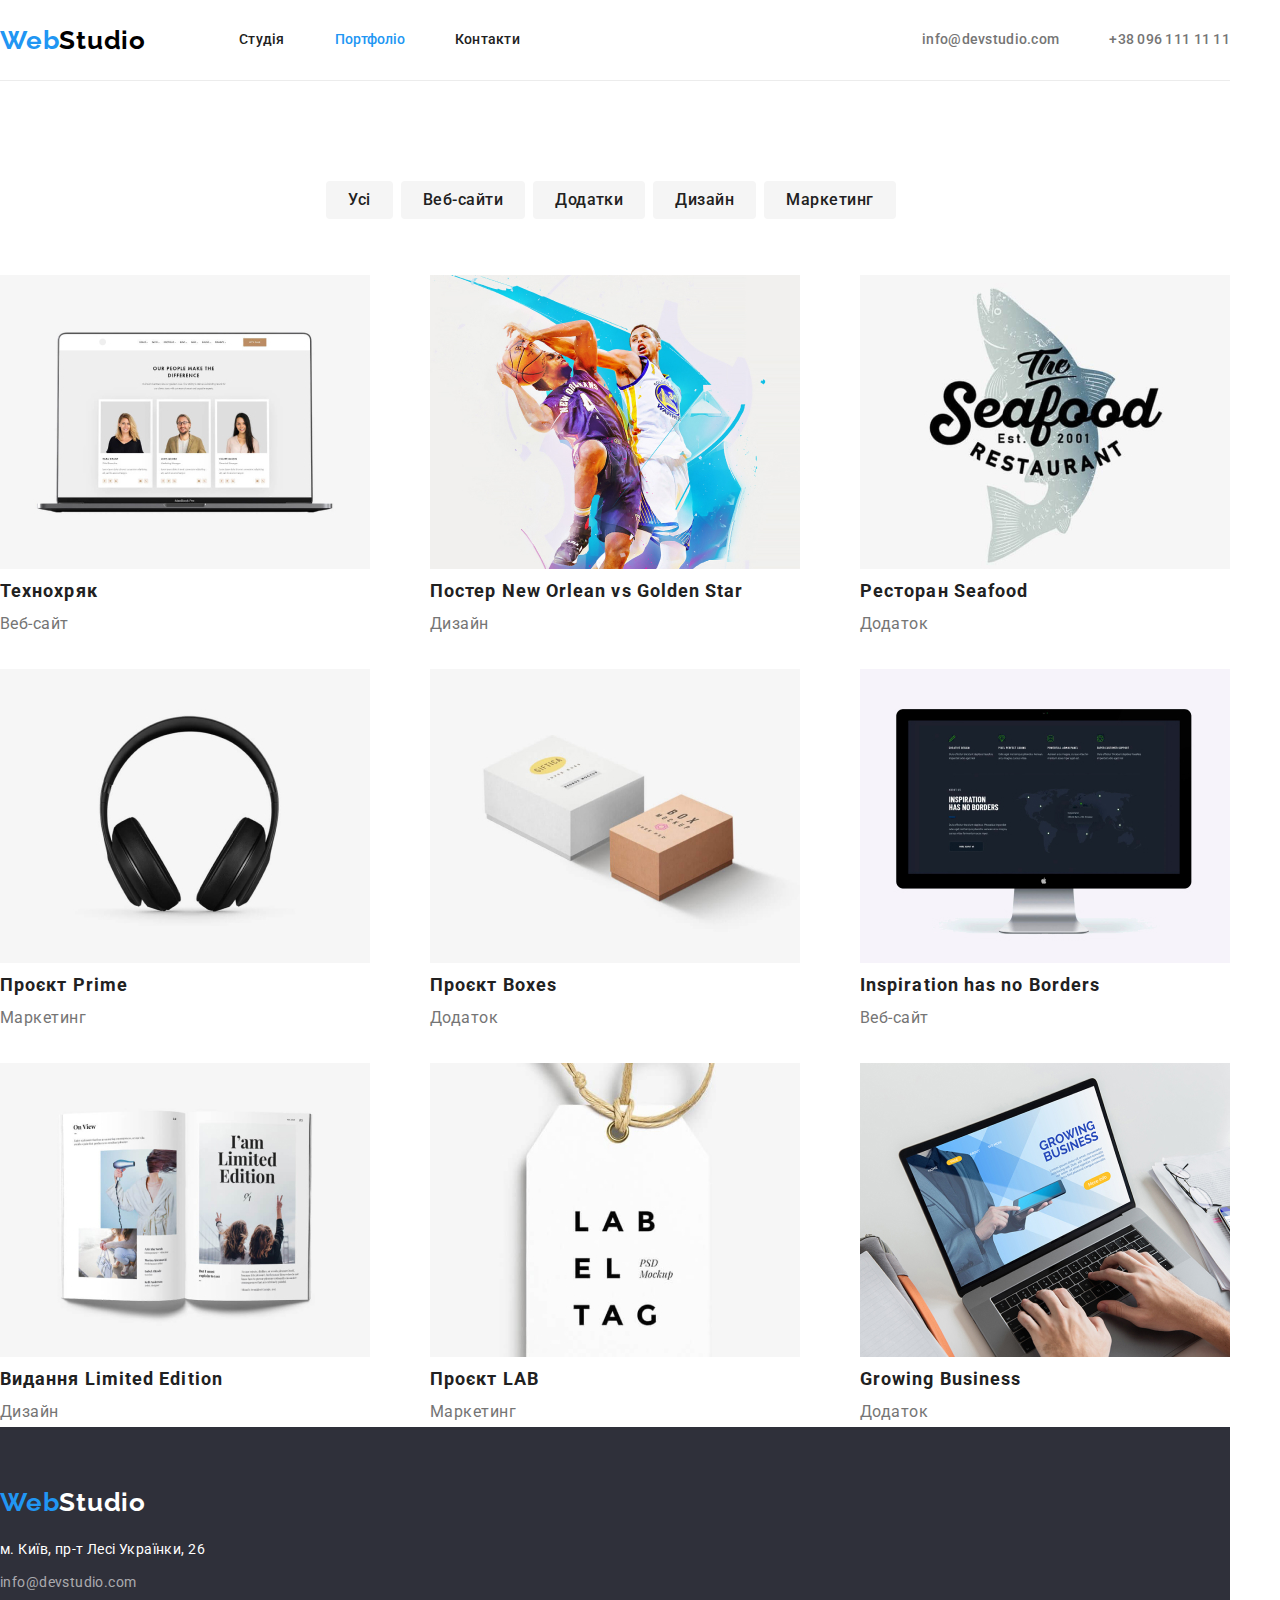
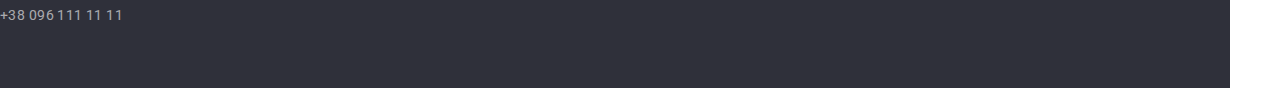
==== portfolio.html @ 4a6db207 "Ментору на перевірку" ====
<!DOCTYPE html>
<html lang="ukr">
  <head>
    <meta charset="UTF-8" />
    <meta http-equiv="X-UA-Compatible" content="IE=edge" />
    <meta name="viewport" content="width=device-width, initial-scale=1.0" />
    <title>WebStudio</title>
    <link rel="preconnect" href="https://fonts.googleapis.com" />
    <link rel="preconnect" href="https://fonts.gstatic.com" crossorigin />
    <link
      href="https://fonts.googleapis.com/css2?family=Raleway:wght@700&family=Roboto:wght@400;500;700;900&display=swap"
      rel="stylesheet"
    />
    <link rel="stylesheet" href="./css/styles.css" />
  </head>
  <body>
    <div class="container-portfolio">
      <header class="header">
        <nav class="main-navigation">
          <a href="/index.html" class="main-logo"
            >Web<span class="main-logo-span">Studio</span>
          </a>
          <ul class="main-nav">
            <li class="item">
              <a href="./index.html" class="header-link">Студія</a>
            </li>
            <li class="item">
              <a href="./portfolio.html" class="header-link-current"
                >Портфоліо</a
              >
            </li>
            <li class="item">
              <a href="" class="header-link">Контакти</a>
            </li>
          </ul>
        </nav>
        <ul class="main-contacts">
          <li class="item">
            <a href="mailto:info@devstudio.com" class="header-contacts">
              info@devstudio.com
            </a>
          </li>
          <li class="item">
            <a href="tel:+380961111111" class="header-contacts">
              +38 096 111 11 11
            </a>
          </li>
        </ul>
      </header>
      <main class="main-portfolio-section">
        <section>
          <h1 class="main-projects-title">Приклади робіт</h1>
          <ul class="projects-nav">
            <li>
              <button type="button" class="button-portfolio">Усі</button>
            </li>
            <li>
              <button type="button" class="button-portfolio">Веб-сайти</button>
            </li>
            <li>
              <button type="button" class="button-portfolio">Додатки</button>
            </li>
            <li>
              <button type="button" class="button-portfolio">Дизайн</button>
            </li>
            <li>
              <button type="button" class="button-portfolio">Маркетинг</button>
            </li>
          </ul>
          <ul class="projects-example">
            <li class="list">
              <img
                src="./images/технохряк.jpg"
                alt="Технохряк"
                width="370"
                height="294"
              />
              <h2 class="projects-title">Технохряк</h2>
              <p class="projects-text">Веб-сайт</p>
            </li>
            <li class="list">
              <img
                src="./images/golden_star.jpg"
                alt="Постер New Orlean vs Golden Star"
                width="370"
                height="294"
              />
              <h2 class="projects-title">Постер New Orlean vs Golden Star</h2>
              <p class="projects-text">Дизайн</p>
            </li>
            <li class="list">
              <img
                src="./images/seafood.jpg"
                alt="Ресторан Seafood"
                width="370"
                height="294"
              />
              <h2 class="projects-title">Ресторан Seafood</h2>
              <p class="projects-text">Додаток</p>
            </li>
            <li class="list">
              <img
                src="./images/prime.jpg"
                alt="Проєкт Prime"
                width="370"
                height="294"
              />
              <h2 class="projects-title">Проєкт Prime</h2>
              <p class="projects-text">Маркетинг</p>
            </li>
            <li class="list">
              <img
                src="./images/boxes.jpg"
                alt="Проєкт Boxes"
                width="370"
                height="294"
              />
              <h2 class="projects-title">Проєкт Boxes</h2>
              <p class="projects-text">Додаток</p>
            </li>
            <li class="list">
              <img
                src="./images/inspiration_has_no_borders.jpg"
                alt="Inspiration has no Borders"
                width="370"
                height="294"
              />
              <h2 class="projects-title">Inspiration has no Borders</h2>
              <p class="projects-text">Веб-сайт</p>
            </li>
            <li class="list">
              <img
                src="./images/limited_edition.jpg"
                alt="Видання Limited Edition"
                width="370"
                height="294"
              />
              <h2 class="projects-title">Видання Limited Edition</h2>
              <p class="projects-text">Дизайн</p>
            </li>
            <li class="list">
              <img
                src="./images/label_tag.jpg"
                alt="Проєкт LAB"
                width="370"
                height="294"
              />
              <h2 class="projects-title">Проєкт LAB</h2>
              <p class="projects-text">Маркетинг</p>
            </li>
            <li class="list">
              <img
                src="./images/growing_businnes.jpg"
                alt="Growing Business"
                width="370"
                height="294"
              />
              <h2 class="projects-title">Growing Business</h2>
              <p class="projects-text">Додаток</p>
            </li>
          </ul>
        </section>
      </main>
      <footer>
        <div class="footer-container">
          <a href="/index.html" class="footer-logo"
            >Web<span class="footer-logo-span">Studio</span>
          </a>
          <address>
            <ul class="footer-nav">
              <li class="list">
                <a
                  href="https://www.google.com/maps/place/%D0%B1%D1%83%D0%BB%D1%8C%D0%B2%D0%B0%D1%80+%D0%9B%D0%B5%D1%81%D1%96+%D0%A3%D0%BA%D1%80%D0%B0%D1%97%D0%BD%D0%BA%D0%B8,+26,+%D0%9A%D0%B8%D1%97%D0%B2,+02000/@50.4265807,30.5383858,17z/data=!3m1!4b1!4m5!3m4!1s0x40d4cf0e033ecbe9:0x57a4dffefec77da0!8m2!3d50.4265807!4d30.5383858"
                  class="footer-address"
                  >м. Київ, пр-т Лесі Українки, 26
                </a>
              </li>
              <li class="list">
                <a href="mailto:info@devstudio.com" class="footer-contacts"
                  >info@devstudio.com
                </a>
              </li>
              <li class="list">
                <a href="tel:+380961111111" class="footer-contacts"
                  >+38 096 111 11 11
                </a>
              </li>
            </ul>
          </address>
        </div>
      </footer>
    </div>
  </body>
</html>
---- css/styles.css ----
:root {
    --primary-text-color: #757575;
    --next-primary-text-color: #000000;
    --title-text-color: #212121;
    --accent-color: #2196F3;
    --main-background-color: #ffffff;
    --accent-background-color: #2F303A;
    --main-team-color: #F5F5F5;
    --footer-contacts-color: #FFFFFF99;
    --border-color: #ECECEC;
    --our-team-main-color: #F5F4FA;
}

/* ЗАГАЛЬНІ ВЛАСТИВОСТІ БОКСІВ */
html {
    box-sizing: border-box;
}
body {
    background-color: var(--main-background-color);
    font-family: 'Roboto', sans-serif;
    margin: 0;
}

/* Загальне скидання стилів для певних елементів */
h1, h2, h3, h4, h5, h6, p, ul {
    margin: 0px 0px 0px 0px;
    padding: 0px 0px 0px 0px;
}

*,
*::before,
*::after {
    box-sizing: inherit;
}

.container {
    width: 1230px;
    padding-left: 15px;
    padding-right: 15px;
}


/* Розмічаємо хедер сторінки */
.header {
    display: flex;
    align-items: center;
    border-bottom: 1px solid --border-color;

    border-bottom: 1px solid #ECECEC;
}
.main-navigation {
    display: flex;
    align-items: center;
}


/* Головний логотип */
.main-logo {
    color: var(--accent-color);
    font-family: 'Raleway';
    font-weight: 700;
    font-size: 26px;
    line-height: 1.19;
    letter-spacing: 0.03em;
    text-decoration: none;
}
.main-logo-span {
    color: var(--next-primary-text-color);
}

/* Головна навігація */
.main-nav {
    display: flex;
    margin: 0px 0px 0px 93px;
    padding-left: 0px;
}
.main-nav .item {
    margin-right: 50px;
    list-style: none;
}
.main-nav .item:last-child {
    margin-right: 0;
}
.header-link {
    /* ОФОРМЛЕННЯ БОКСУ */
    display: block;
    padding-top: 32px;
    padding-bottom: 32px;

    /* СТИЛІЗАЦІЯ */
    color: var(--title-text-color);                                                                                                                                                            
    font-weight: 500;
    font-size: 14px;
    line-height: 1.14;
    letter-spacing: 0.02em;
    text-decoration: none;
}

.header-link-current {
    /* ОФОРМЛЕННЯ БОКСУ */
    display: block;
    padding-top: 32px;
    padding-bottom: 32px;

    /* СТИЛІЗАЦІЯ */
    color: var(--accent-color);
    font-size: 14px;
    font-weight: 500;
    line-height: 1.14;
    text-decoration: none;

}
.header-link:hover,
.header-link:focus,
.header-contacts:hover,
.header-contacts:focus {
    color: var(--accent-color);
}

/* Контакти в хедері */
.main-contacts {
    display: flex;
    margin-left: auto;
    padding-left: 0px;
}

.header-contacts {
    /* оформлення бокс контейнер */
    display: block;
    margin-top: 0;
    margin-bottom: 0;
    padding-top: 32px;
    padding-bottom: 32px;

    /* Стилізація */
    color: var(--primary-text-color);
    font-weight: 500;
    font-size: 14px;
    line-height: 1.14;
    letter-spacing: 0.02em;
    text-decoration: none;
}
.main-contacts .item + .item {
    /* оформлення бокс контейнер */
    margin-left: 50px;
}

/* Тіло сайту */
.main-nav, .main-contacts, .strengths, .our-works, .participants, .footer-nav, .projects-nav, .projects-example
{
    list-style-type: none;
}
.section-effective-solutions {
    width: 1600px;
    background-color: var(--accent-background-color);
    text-align: center;
}
.container-effective-solutions {
    padding: 200px 452px;
}
.effective-solutions {
    margin-top: 0;
    margin-bottom: 30;
   
    /* візуальні властивості */
    color: var(--main-background-color);
    font-weight: 900;
    font-size: 44px;
    line-height: 1.36;
    text-align: center;
    letter-spacing: 0.06em;
    text-transform: uppercase;
}

/* Розмічаємо всі кнопки сайту */
.button-main, .button-portfolio {
cursor: pointer;
}
.button-main {
    /* оформлення бокс контейнер */
    display: block;
    margin: auto;
    padding: 10px 32px;
    
    /* Стилізація */
    cursor: pointer;

    font-family: 'Roboto', sans-serif;
    background-color: var(--accent-color);
    color: var(--main-background-color);
    border: none;
    border-radius: 4px;
    font-weight: 700;
    font-size: 16px;
    line-height: 1.88;
    display: flex;
    align-items: center;
    text-align: center;
    letter-spacing: 0.06em;
}
.button-portfolio {
    /* оформлення бокс контейнер */
    display: inline-block;
    margin: 0px 8px 0px 0px;
    padding: 6px 22px;
     
    /* Стилізація */
    cursor: pointer;

    font-family: 'Roboto', sans-serif;
    background-color: var(--main-team-color);
    color: var(--title-text-color);
    border: none;
    border-radius: 4px;
    font-weight: 500;
    font-size: 16px;
    line-height: 1.63;
    display: flex;
    align-items: center;
    text-align: center;
    letter-spacing: 0.03em;
}

.button-portfolio:hover, .button-portfolio:active, .button-portfolio:focus,
.button-main:hover, .button-main:active, .button-main:focus {
    background-color: var(--accent-color);
    color: var(--main-background-color);
}

/* РОЗМІЧАЄМО СИЛЬНІ СТОРОНИ */
.what-we-do, .team-main-title {
    margin-top: 0;
    margin-bottom: 50px;

    /* Стилізація */
    font-weight: 700;
    font-size: 36px;
    line-height: 1.17;
    text-align: center;
    letter-spacing: 0.03em;
}
.strenght-sides {
    background-color:var(--main-team-color);
}
.container-strenghts-sides {
    padding: 94px 0px 0px 0px;
}
.strengths {
    display: flex;
    justify-content: space-between;
    padding: 0px 0px 0px 0px;
}
.strengths .list {
    margin-left: 30px;
}
/* .strengths .list:first-child {
    margin-left: 0px;
} */
.main-strengths-title {
    display: none;
}
.strengths-title {
    /* оформлення бокс контейнер */
    margin-top: 0px;
    margin-bottom: 10px;

    /* стилізація */
    color: var(--title-text-color);
    font-weight: 700;
    font-size: 14px;
    line-height: 1.14;
    letter-spacing: 0.03em;
    text-transform: uppercase;
}
.strengths-text {
    /* оформлення бокс контейнер */
    margin-top: 0;
    margin-bottom: 0;
      
    /* стилізація */
    color: var(--primary-text-color);
    font-size: 14px;
    line-height: 1.71;
    letter-spacing: 0.03em;
}
/* РОЗМІЧАЄМО "ЩО МИ РОБИМО" */
.work {
    background-color: var(--main-team-color)
}
.container-what-we-do {
    padding: 94px 0px;
}
.our-works {
    display: flex;
    justify-content: space-between;
}
/* Наша команда */
.our-team {
    background-color: var(--our-team-main-color);
}
.container-our-team {
    padding: 94px 0px 94px 0px;
}
.team-main-title {
    /* оформлення бокс контейнер */
    display: block;
    margin-top: 0;
    margin-bottom: 50;
}
.participants {
    display: flex;
    justify-content: space-between;
    margin: 0px;
    padding-left: 0px;
}
.members-team {
    background-color: var(--main-background-color);
}
.team-title {
    /* оформлення бокс контейнер */
    margin-top: 0;
    margin-bottom: 10;

    /* стилізація */
    color: var(--title-text-color);
    font-weight: 500;
    font-size: 16px;
    line-height: 1.19;
    text-align: center;
    letter-spacing: 0.03em;
}
.team-text {
    /* оформлення бокс контейнер */
    margin-top: 0;
    margin-bottom: 0;
    
    /* стилізація */
    color: var(--primary-text-color);
    font-size: 16px;
    line-height: 1.19;
    text-align: center;
    letter-spacing: 0.03em;
}


/* Розмічаємо Portfolio */
.main-portfolio-section {
    padding-top: 100px;
}
.container-portfolio {
    width: 1230px;
}
.main-projects-title {
    display: none;
}
.projects-nav {
    display: flex;
    justify-content: center;
    margin: 0px 0px 56px 0px;
    padding: 0px;
}
.projects-example {
    display: flex;
    flex-wrap: wrap;
    padding: 0px;
    gap: 30px;
}
.projects-example .list {
    margin-right: 30px;
}
.projects-example .list:nth-child(3n+3) {
    margin-right: 0px;
}
.projects-title {
    color: var(--title-text-color);
    font-weight: 700;
    font-size: 18px;
    line-height: 2.00;
    letter-spacing: 0.06em;
}
.projects-text {
    color: var(--primary-text-color);
    font-weight: 400;
    font-size: 16px;
    line-height: 1.88;
    letter-spacing: 0.03em;
}


/* Розмічаємо футер сторінки */
footer {
    background-color: var(--accent-background-color);
}

.footer-container {
    padding-top: 60px;
    padding-bottom: 60px;
}
.footer-nav {
    display: block;
    padding: 0px;
    margin: 0px 0px 0px 0px;
}

.footer-nav .list {
    display: block;
    padding: 0px 0px 9px 0px;
}
.footer-nav .list:last-child {
    padding-bottom: 0px;
}
.footer-logo {
    display: block;
    margin: 0px 0px 20px 0px;


    /* Стилізація */
    color: var(--accent-color);
    font-family: 'Raleway', sans-serif;
    font-weight: 700;
    font-size: 26px;
    line-height: 1.19;
    letter-spacing: 0.03em;
    text-decoration: none;
}
.footer-logo-span {
    color:var(--main-background-color);
}
.footer-address {
    color: var(--main-background-color);
    font-style: normal;
    font-weight: 400;
    font-size: 14px;
    line-height: 1.71;
    letter-spacing: 0.03em;
    text-decoration: none;
}
.footer-contacts {
    color: var(--footer-contacts-color);
    font-style: normal;
    font-weight: 400;
    font-size: 14px;
    line-height: 1.71;
    letter-spacing: 0.03em;
    text-decoration: none;
    
}
.footer-address:hover, .footer-address:focus, .footer-contacts:hover, .footer-contacts:focus {
    color: var(--accent-color)
}
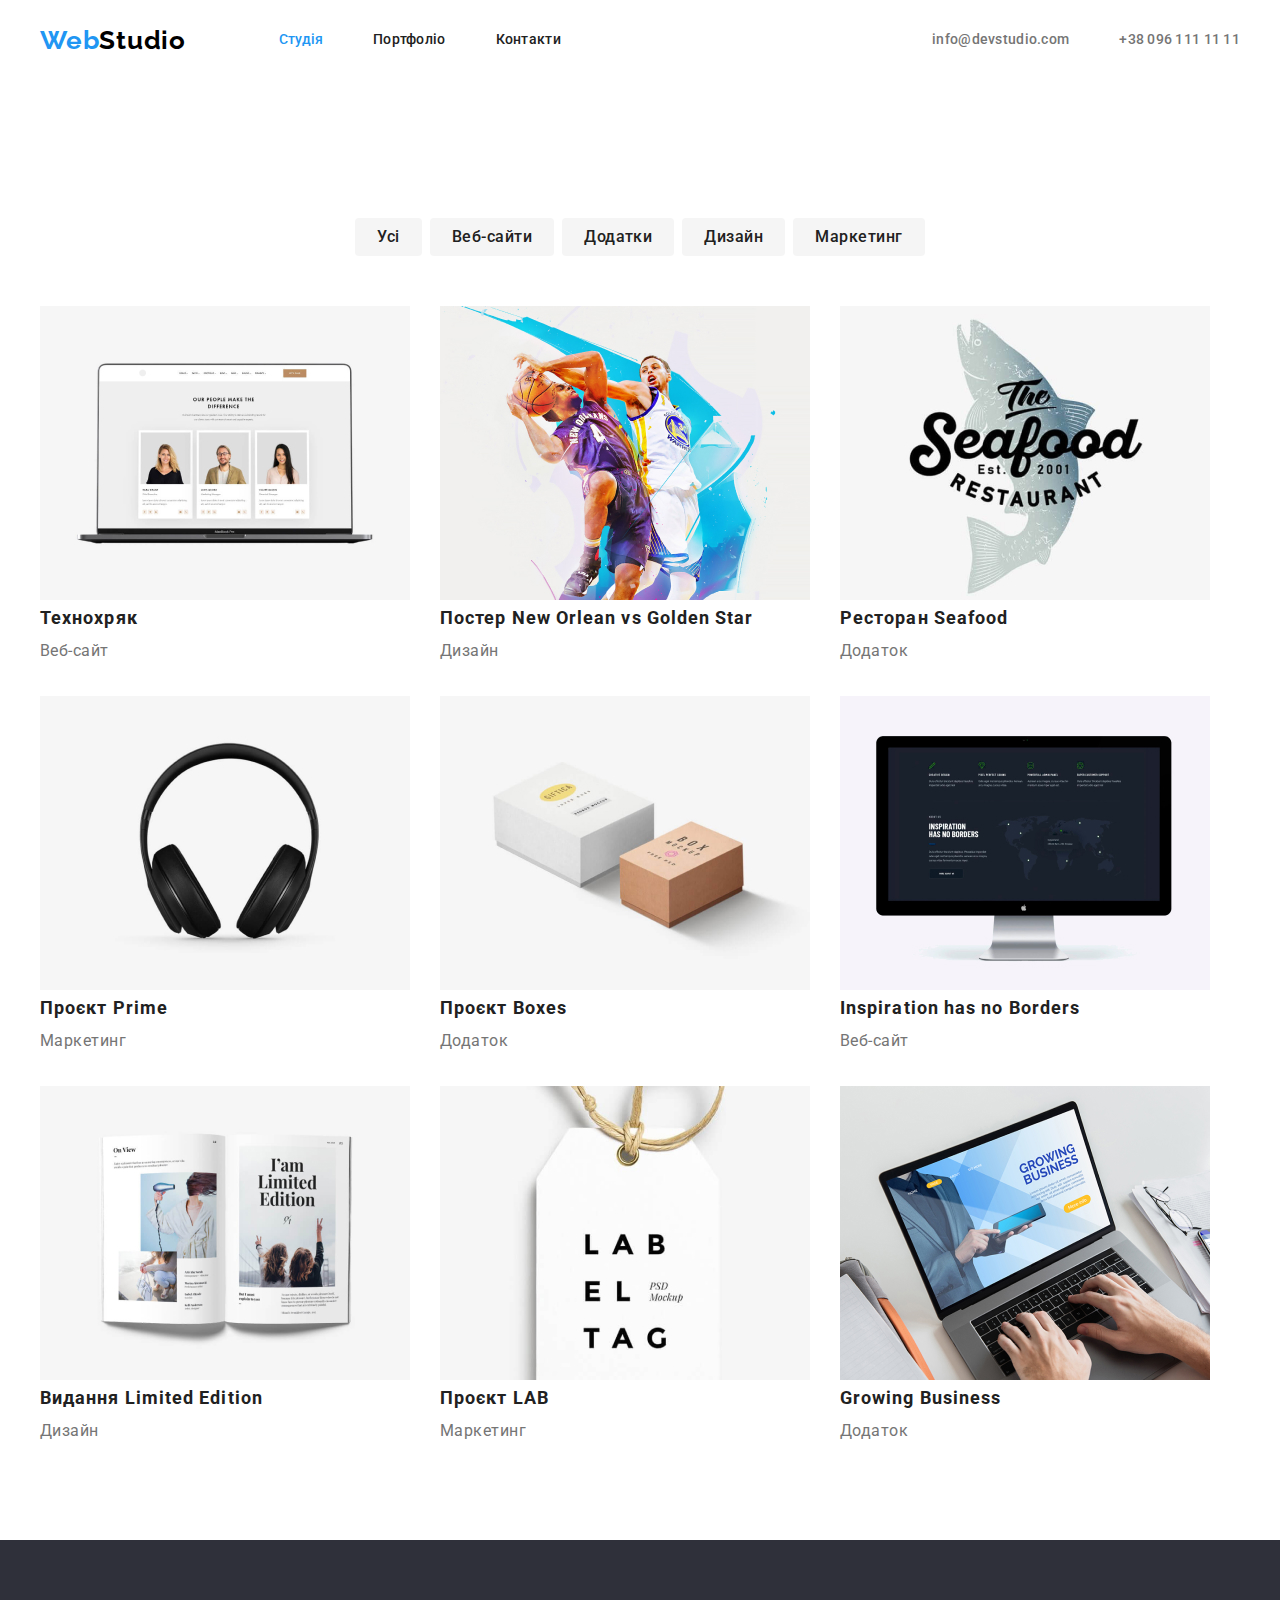
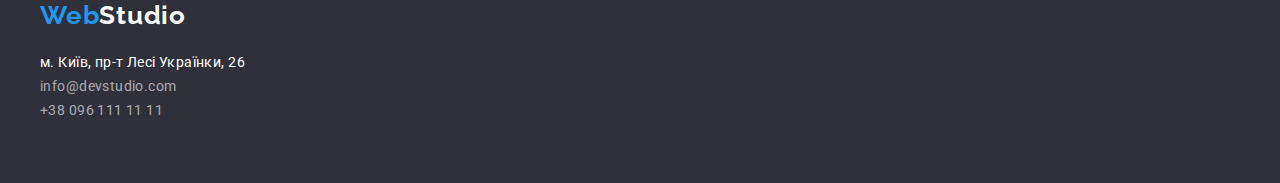
==== commit 49d196e1: "До кінцева версія" ====
--- a/portfolio.html
+++ b/portfolio.html
@@ -14,20 +14,18 @@
     <link rel="stylesheet" href="./css/styles.css" />
   </head>
   <body>
-    <div class="container-portfolio">
-      <header class="header">
+   <header class="header">
+      <div class="container header">
         <nav class="main-navigation">
           <a href="/index.html" class="main-logo"
             >Web<span class="main-logo-span">Studio</span>
           </a>
           <ul class="main-nav">
             <li class="item">
-              <a href="./index.html" class="header-link">Студія</a>
+              <a href="./index.html" class="header-link-current">Студія</a>
             </li>
             <li class="item">
-              <a href="./portfolio.html" class="header-link-current"
-                >Портфоліо</a
-              >
+              <a href="./portfolio.html" class="header-link">Портфоліо</a>
             </li>
             <li class="item">
               <a href="" class="header-link">Контакти</a>
@@ -46,149 +44,151 @@
             </a>
           </li>
         </ul>
-      </header>
-      <main class="main-portfolio-section">
-        <section>
-          <h1 class="main-projects-title">Приклади робіт</h1>
-          <ul class="projects-nav">
-            <li>
-              <button type="button" class="button-portfolio">Усі</button>
+      </div>
+    </header>
+    <main>
+      <section class="section portfolio">
+       <div class="container">
+         <h1 class="main-projects-title">Приклади робіт</h1>
+         <ul class="projects-nav">
+           <li class="item">
+             <button type="button" class="button-portfolio">Усі</button>
+           </li>
+           <li class="item">
+             <button type="button" class="button-portfolio">Веб-сайти</button>
+           </li>
+           <li class="item">
+             <button type="button" class="button-portfolio">Додатки</button>
+           </li>
+           <li class="item">
+             <button type="button" class="button-portfolio">Дизайн</button>
+           </li>
+           <li class="item">
+             <button type="button" class="button-portfolio">Маркетинг</button>
+           </li>
+         </ul>
+         <ul class="projects-example">
+           <li class="item">
+             <img
+               src="./images/технохряк.jpg"
+               alt="Технохряк"
+               width="370"
+               height="294"
+             />
+             <h2 class="projects-title">Технохряк</h2>
+             <p class="projects-text">Веб-сайт</p>
+           </li>
+           <li class="item">
+             <img
+               src="./images/golden_star.jpg"
+               alt="Постер New Orlean vs Golden Star"
+               width="370"
+               height="294"
+             />
+             <h2 class="projects-title">Постер New Orlean vs Golden Star</h2>
+             <p class="projects-text">Дизайн</p>
+           </li>
+           <li class="item">
+             <img
+               src="./images/seafood.jpg"
+               alt="Ресторан Seafood"
+               width="370"
+               height="294"
+             />
+             <h2 class="projects-title">Ресторан Seafood</h2>
+             <p class="projects-text">Додаток</p>
+           </li>
+           <li class="item">
+             <img
+               src="./images/prime.jpg"
+               alt="Проєкт Prime"
+               width="370"
+               height="294"
+             />
+             <h2 class="projects-title">Проєкт Prime</h2>
+             <p class="projects-text">Маркетинг</p>
+           </li>
+           <li class="item">
+             <img
+               src="./images/boxes.jpg"
+               alt="Проєкт Boxes"
+               width="370"
+               height="294"
+             />
+             <h2 class="projects-title">Проєкт Boxes</h2>
+             <p class="projects-text">Додаток</p>
+           </li>
+           <li class="item">
+             <img
+               src="./images/inspiration_has_no_borders.jpg"
+               alt="Inspiration has no Borders"
+               width="370"
+               height="294"
+             />
+             <h2 class="projects-title">Inspiration has no Borders</h2>
+             <p class="projects-text">Веб-сайт</p>
+           </li>
+           <li class="item">
+             <img
+               src="./images/limited_edition.jpg"
+               alt="Видання Limited Edition"
+               width="370"
+               height="294"
+             />
+             <h2 class="projects-title">Видання Limited Edition</h2>
+             <p class="projects-text">Дизайн</p>
+           </li>
+           <li class="item">
+             <img
+               src="./images/label_tag.jpg"
+               alt="Проєкт LAB"
+               width="370"
+               height="294"
+             />
+             <h2 class="projects-title">Проєкт LAB</h2>
+             <p class="projects-text">Маркетинг</p>
+           </li>
+           <li class="item">
+             <img
+               src="./images/growing_businnes.jpg"
+               alt="Growing Business"
+               width="370"
+               height="294"
+             />
+             <h2 class="projects-title">Growing Business</h2>
+             <p class="projects-text">Додаток</p>
+           </li>
+         </ul>
+        </div>
+      </section>
+    </main>
+    <footer>
+      <div class="container footer">
+        <a href="/index.html" class="footer-logo"
+          >Web<span class="footer-logo-span">Studio</span>
+        </a>
+        <address>
+          <ul class="footer-nav">
+            <li class="item">
+              <a
+                href="https://www.google.com/maps/place/%D0%B1%D1%83%D0%BB%D1%8C%D0%B2%D0%B0%D1%80+%D0%9B%D0%B5%D1%81%D1%96+%D0%A3%D0%BA%D1%80%D0%B0%D1%97%D0%BD%D0%BA%D0%B8,+26,+%D0%9A%D0%B8%D1%97%D0%B2,+02000/@50.4265807,30.5383858,17z/data=!3m1!4b1!4m5!3m4!1s0x40d4cf0e033ecbe9:0x57a4dffefec77da0!8m2!3d50.4265807!4d30.5383858"
+                class="footer-address"
+                >м. Київ, пр-т Лесі Українки, 26
+              </a>
             </li>
-            <li>
-              <button type="button" class="button-portfolio">Веб-сайти</button>
+            <li class="item">
+              <a href="mailto:info@devstudio.com" class="footer-contacts"
+                >info@devstudio.com
+              </a>
             </li>
-            <li>
-              <button type="button" class="button-portfolio">Додатки</button>
-            </li>
-            <li>
-              <button type="button" class="button-portfolio">Дизайн</button>
-            </li>
-            <li>
-              <button type="button" class="button-portfolio">Маркетинг</button>
+            <li class="item">
+              <a href="tel:+380961111111" class="footer-contacts"
+                >+38 096 111 11 11
+              </a>
             </li>
           </ul>
-          <ul class="projects-example">
-            <li class="list">
-              <img
-                src="./images/технохряк.jpg"
-                alt="Технохряк"
-                width="370"
-                height="294"
-              />
-              <h2 class="projects-title">Технохряк</h2>
-              <p class="projects-text">Веб-сайт</p>
-            </li>
-            <li class="list">
-              <img
-                src="./images/golden_star.jpg"
-                alt="Постер New Orlean vs Golden Star"
-                width="370"
-                height="294"
-              />
-              <h2 class="projects-title">Постер New Orlean vs Golden Star</h2>
-              <p class="projects-text">Дизайн</p>
-            </li>
-            <li class="list">
-              <img
-                src="./images/seafood.jpg"
-                alt="Ресторан Seafood"
-                width="370"
-                height="294"
-              />
-              <h2 class="projects-title">Ресторан Seafood</h2>
-              <p class="projects-text">Додаток</p>
-            </li>
-            <li class="list">
-              <img
-                src="./images/prime.jpg"
-                alt="Проєкт Prime"
-                width="370"
-                height="294"
-              />
-              <h2 class="projects-title">Проєкт Prime</h2>
-              <p class="projects-text">Маркетинг</p>
-            </li>
-            <li class="list">
-              <img
-                src="./images/boxes.jpg"
-                alt="Проєкт Boxes"
-                width="370"
-                height="294"
-              />
-              <h2 class="projects-title">Проєкт Boxes</h2>
-              <p class="projects-text">Додаток</p>
-            </li>
-            <li class="list">
-              <img
-                src="./images/inspiration_has_no_borders.jpg"
-                alt="Inspiration has no Borders"
-                width="370"
-                height="294"
-              />
-              <h2 class="projects-title">Inspiration has no Borders</h2>
-              <p class="projects-text">Веб-сайт</p>
-            </li>
-            <li class="list">
-              <img
-                src="./images/limited_edition.jpg"
-                alt="Видання Limited Edition"
-                width="370"
-                height="294"
-              />
-              <h2 class="projects-title">Видання Limited Edition</h2>
-              <p class="projects-text">Дизайн</p>
-            </li>
-            <li class="list">
-              <img
-                src="./images/label_tag.jpg"
-                alt="Проєкт LAB"
-                width="370"
-                height="294"
-              />
-              <h2 class="projects-title">Проєкт LAB</h2>
-              <p class="projects-text">Маркетинг</p>
-            </li>
-            <li class="list">
-              <img
-                src="./images/growing_businnes.jpg"
-                alt="Growing Business"
-                width="370"
-                height="294"
-              />
-              <h2 class="projects-title">Growing Business</h2>
-              <p class="projects-text">Додаток</p>
-            </li>
-          </ul>
-        </section>
-      </main>
-      <footer>
-        <div class="footer-container">
-          <a href="/index.html" class="footer-logo"
-            >Web<span class="footer-logo-span">Studio</span>
-          </a>
-          <address>
-            <ul class="footer-nav">
-              <li class="list">
-                <a
-                  href="https://www.google.com/maps/place/%D0%B1%D1%83%D0%BB%D1%8C%D0%B2%D0%B0%D1%80+%D0%9B%D0%B5%D1%81%D1%96+%D0%A3%D0%BA%D1%80%D0%B0%D1%97%D0%BD%D0%BA%D0%B8,+26,+%D0%9A%D0%B8%D1%97%D0%B2,+02000/@50.4265807,30.5383858,17z/data=!3m1!4b1!4m5!3m4!1s0x40d4cf0e033ecbe9:0x57a4dffefec77da0!8m2!3d50.4265807!4d30.5383858"
-                  class="footer-address"
-                  >м. Київ, пр-т Лесі Українки, 26
-                </a>
-              </li>
-              <li class="list">
-                <a href="mailto:info@devstudio.com" class="footer-contacts"
-                  >info@devstudio.com
-                </a>
-              </li>
-              <li class="list">
-                <a href="tel:+380961111111" class="footer-contacts"
-                  >+38 096 111 11 11
-                </a>
-              </li>
-            </ul>
-          </address>
-        </div>
-      </footer>
-    </div>
-  </body>
-</html>
+        </address>
+      </div>
+    </footer>
+  <body>
+</hml>--- a/css/styles.css
+++ b/css/styles.css
@@ -27,26 +27,20 @@
     padding: 0px 0px 0px 0px;
 }
 
-*,
-*::before,
-*::after {
-    box-sizing: inherit;
-}
-
 .container {
-    width: 1230px;
-    padding-left: 15px;
-    padding-right: 15px;
+    width: 1200px;
+    margin-left: 15px;
+    margin-right: 15px;
+    margin: 0 auto;
 }
 
 
 /* Розмічаємо хедер сторінки */
+.container.header {
+    display: flex;
+}
 .header {
-    display: flex;
-    align-items: center;
-    border-bottom: 1px solid --border-color;
-
-    border-bottom: 1px solid #ECECEC;
+    border: 1px solid --border-color;
 }
 .main-navigation {
     display: flex;
@@ -150,17 +144,17 @@
 {
     list-style-type: none;
 }
-.section-effective-solutions {
-    width: 1600px;
+.hero {
     background-color: var(--accent-background-color);
     text-align: center;
-}
-.container-effective-solutions {
-    padding: 200px 452px;
+    padding: 200px 0;
 }
 .effective-solutions {
-    margin-top: 0;
-    margin-bottom: 30;
+    margin-left: auto;
+    margin-right: auto;
+    margin-top: 0px;
+    margin-bottom: 30px;
+    width: 696px;
    
     /* візуальні властивості */
     color: var(--main-background-color);
@@ -200,8 +194,6 @@
 }
 .button-portfolio {
     /* оформлення бокс контейнер */
-    display: inline-block;
-    margin: 0px 8px 0px 0px;
     padding: 6px 22px;
      
     /* Стилізація */
@@ -239,25 +231,21 @@
     text-align: center;
     letter-spacing: 0.03em;
 }
-.strenght-sides {
+.section.strenght-sides {
     background-color:var(--main-team-color);
-}
-.container-strenghts-sides {
-    padding: 94px 0px 0px 0px;
+    padding: 94px 0;
 }
 .strengths {
     display: flex;
-    justify-content: space-between;
-    padding: 0px 0px 0px 0px;
-}
-.strengths .list {
+}
+.strengths .item {
     margin-left: 30px;
 }
-/* .strengths .list:first-child {
+.strengths .item:first-child {
     margin-left: 0px;
-} */
+}
 .main-strengths-title {
-    display: none;
+    visibility: hidden;
 }
 .strengths-title {
     /* оформлення бокс контейнер */
@@ -284,42 +272,67 @@
     letter-spacing: 0.03em;
 }
 /* РОЗМІЧАЄМО "ЩО МИ РОБИМО" */
-.work {
-    background-color: var(--main-team-color)
-}
-.container-what-we-do {
-    padding: 94px 0px;
+.section.what-we-do {
+    margin-bottom: 0px;
+    background-color: var(--main-team-color);
+}
+.container.what-we-do {
+    padding-top: 0px;
 }
 .our-works {
     display: flex;
-    justify-content: space-between;
+}
+.our-works .item {
+    margin-right: 30px;
+}
+.our-works .item:last-child {
+    margin-right: 0px;
+}
+img {
+    display: block;
+    max-width: 100%;
+    height: auto;
 }
 /* Наша команда */
-.our-team {
+.section.our-team {
     background-color: var(--our-team-main-color);
 }
-.container-our-team {
+.container.our-team {
     padding: 94px 0px 94px 0px;
 }
-.team-main-title {
-    /* оформлення бокс контейнер */
-    display: block;
-    margin-top: 0;
-    margin-bottom: 50;
+.main-title {
+    /* оформлення бокс контейнер */
+    display: block;
+    margin-top: 0;
+    margin-bottom: 50px;
+
+    /* Стилізація */
+    font-weight: 700;
+    font-size: 36px;
+    line-height: 1.17;
+    text-align: center;
+    letter-spacing: 0.03em;
 }
 .participants {
     display: flex;
-    justify-content: space-between;
     margin: 0px;
     padding-left: 0px;
 }
 .members-team {
     background-color: var(--main-background-color);
+    margin-right: 30px;
+}
+.members-team .item {
+    margin-top: 30px;
+    margin-bottom: 30px;
+}
+.members-team:last-child {
+    margin-right: 0px;
 }
 .team-title {
     /* оформлення бокс контейнер */
     margin-top: 0;
-    margin-bottom: 10;
+    margin-bottom: 10px;
 
     /* стилізація */
     color: var(--title-text-color);
@@ -344,20 +357,24 @@
 
 
 /* Розмічаємо Portfolio */
-.main-portfolio-section {
+.section.portfolio {
     padding-top: 100px;
-}
-.container-portfolio {
-    width: 1230px;
+    padding-bottom: 94px;
 }
 .main-projects-title {
-    display: none;
+    visibility: hidden;
 }
 .projects-nav {
     display: flex;
     justify-content: center;
-    margin: 0px 0px 56px 0px;
+    margin: 0px 0px 50px 0px;
     padding: 0px;
+}
+.projects-nav .item {
+    margin-right: 8px;
+}
+.projects-nav .item:last-child {
+    margin-right: 0px;
 }
 .projects-example {
     display: flex;
@@ -365,9 +382,9 @@
     padding: 0px;
     gap: 30px;
 }
-.projects-example .list {
+/* .projects-example .item {
     margin-right: 30px;
-}
+} */
 .projects-example .list:nth-child(3n+3) {
     margin-right: 0px;
 }
@@ -392,22 +409,22 @@
     background-color: var(--accent-background-color);
 }
 
-.footer-container {
+.container.footer {
     padding-top: 60px;
     padding-bottom: 60px;
 }
 .footer-nav {
     display: block;
     padding: 0px;
-    margin: 0px 0px 0px 0px;
-}
-
-.footer-nav .list {
-    display: block;
-    padding: 0px 0px 9px 0px;
-}
-.footer-nav .list:last-child {
-    padding-bottom: 0px;
+    margin: 0px;
+}
+
+.footer-nav.item {
+    display: block;
+    margin: 0px 0px 9px 0px;
+}
+.footer-nav .item:last-child {
+    margin-bottom: 0px;
 }
 .footer-logo {
     display: block;
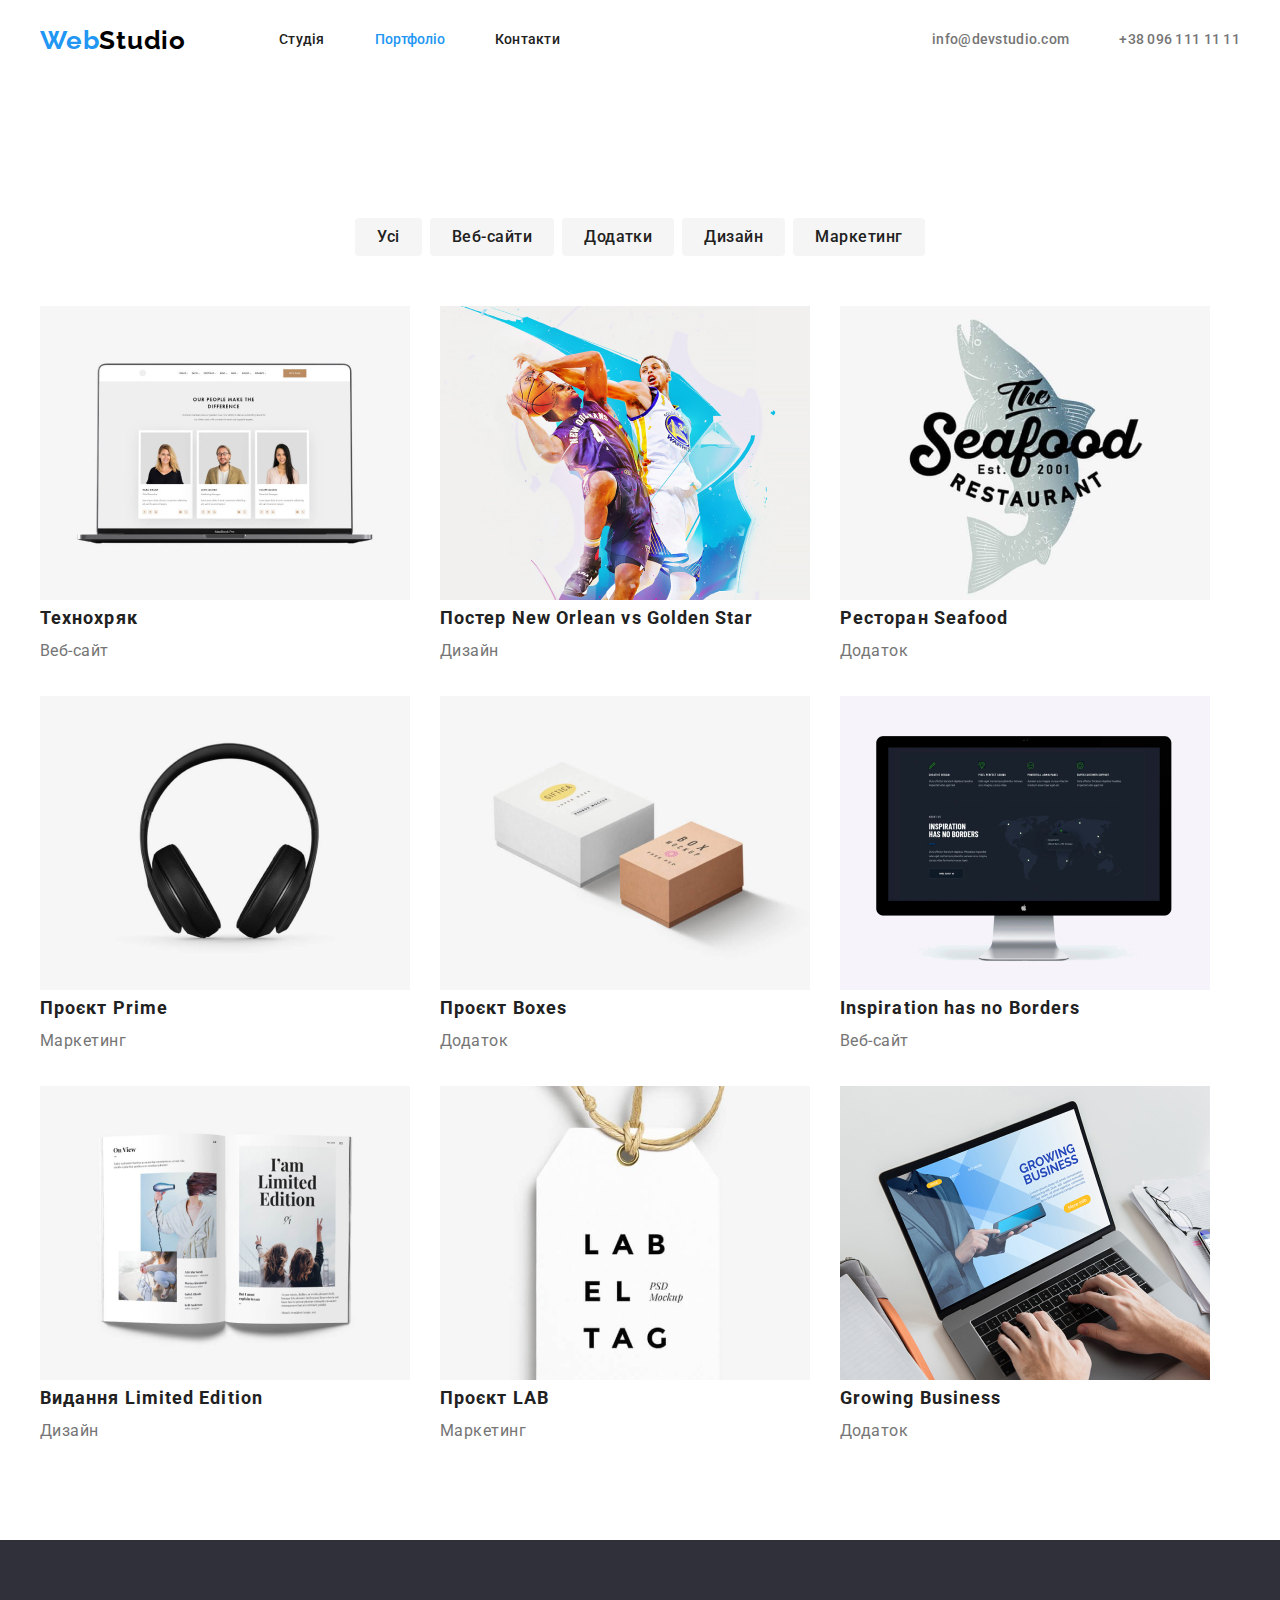
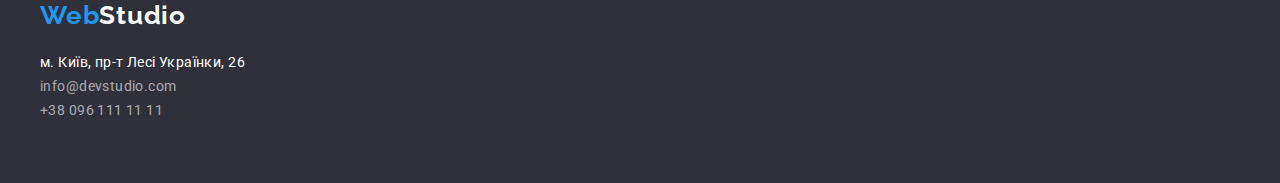
==== commit 6fbf93f4: "Зміна портфоліо" ====
--- a/portfolio.html
+++ b/portfolio.html
@@ -22,10 +22,10 @@
           </a>
           <ul class="main-nav">
             <li class="item">
-              <a href="./index.html" class="header-link-current">Студія</a>
+              <a href="./index.html" class="header-link">Студія</a>
             </li>
             <li class="item">
-              <a href="./portfolio.html" class="header-link">Портфоліо</a>
+              <a href="./portfolio.html" class="header-link-current">Портфоліо</a>
             </li>
             <li class="item">
               <a href="" class="header-link">Контакти</a>
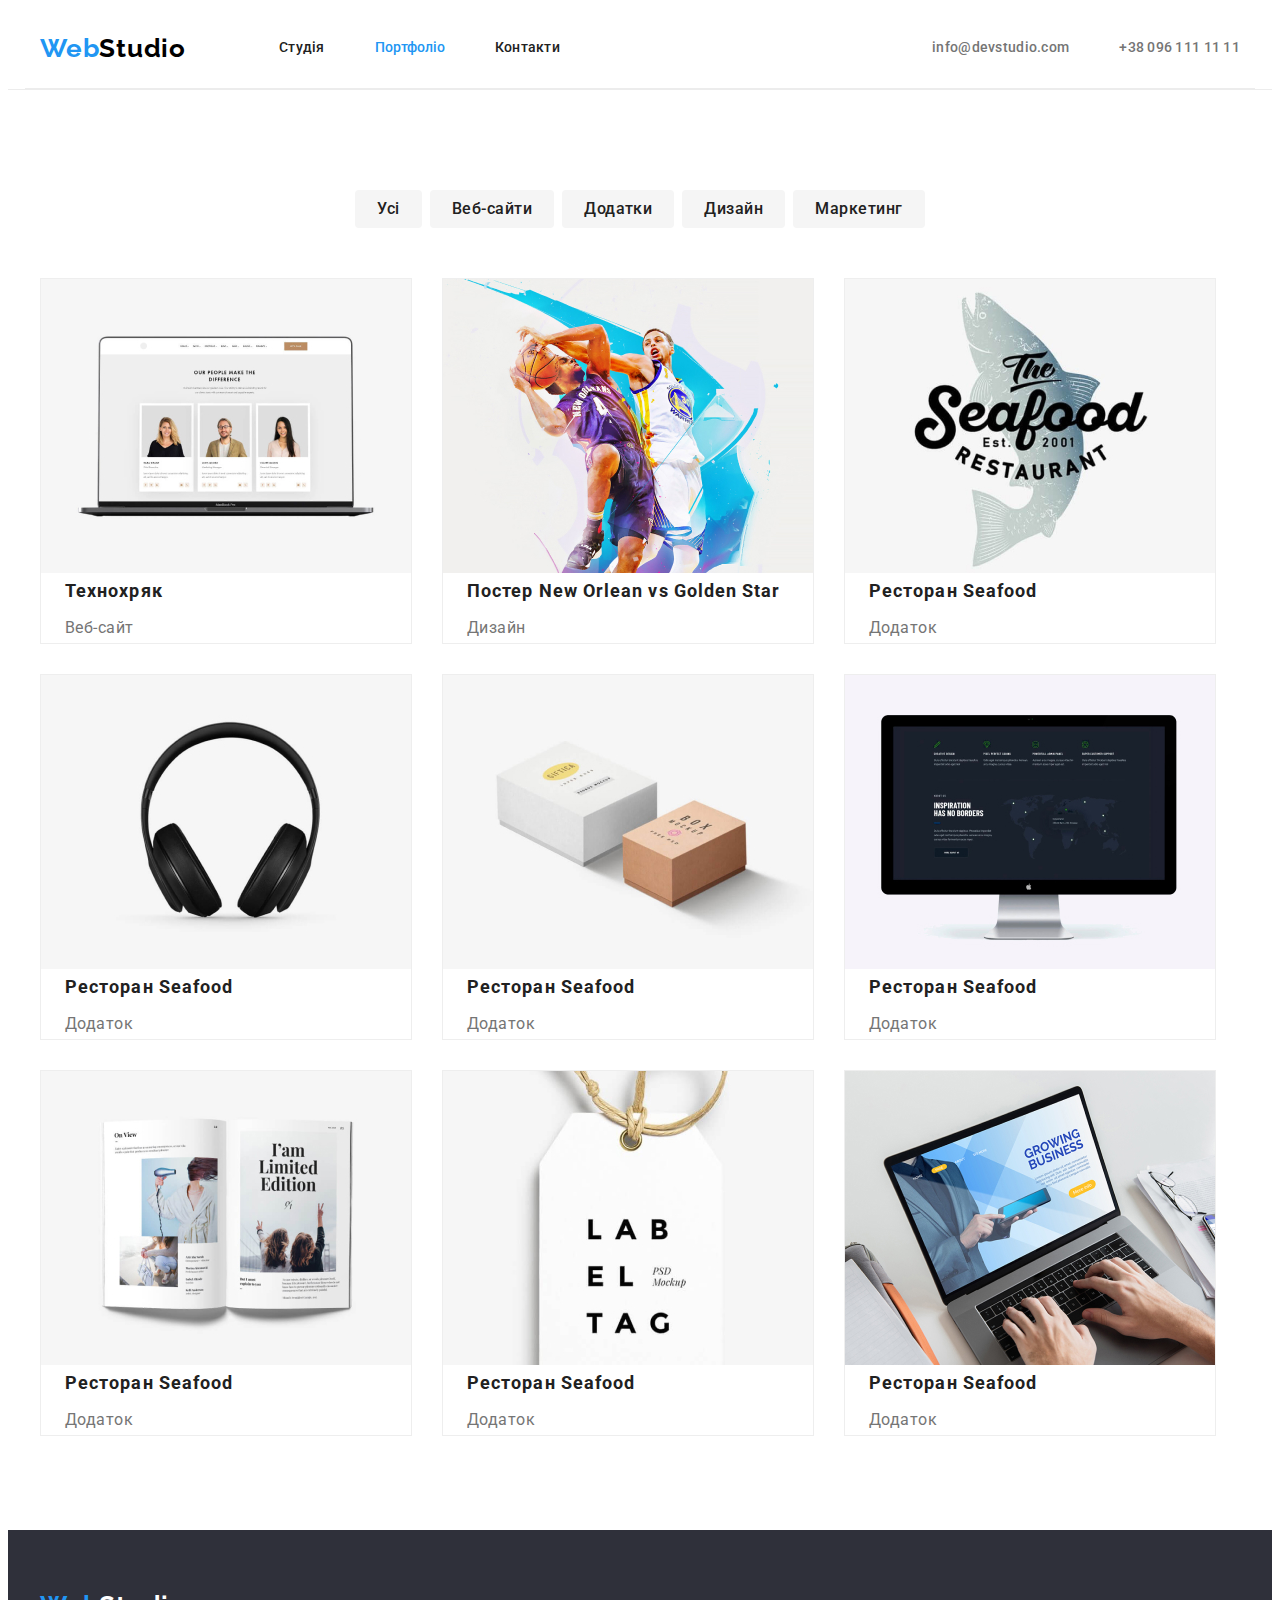
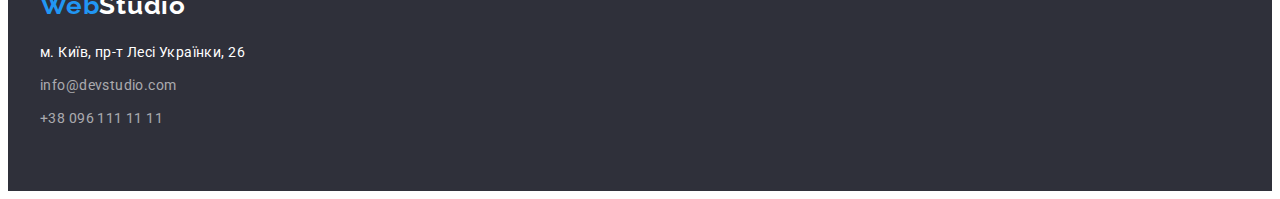
==== commit 50cfbe8b: "Останні ривки" ====
--- a/portfolio.html
+++ b/portfolio.html
@@ -75,8 +75,11 @@
                width="370"
                height="294"
              />
-             <h2 class="projects-title">Технохряк</h2>
-             <p class="projects-text">Веб-сайт</p>
+             <div class="caption-projects-example">
+               <h2 class="projects-title">Технохряк</h2>
+               <p class="projects-text">Веб-сайт</p>
+             </div>
+             
            </li>
            <li class="item">
              <img
@@ -85,8 +88,11 @@
                width="370"
                height="294"
              />
-             <h2 class="projects-title">Постер New Orlean vs Golden Star</h2>
-             <p class="projects-text">Дизайн</p>
+             <div class="caption-projects-example">
+               <h2 class="projects-title">Постер New Orlean vs Golden Star</h2>
+               <p class="projects-text">Дизайн</p>
+             </div>
+             
            </li>
            <li class="item">
              <img
@@ -95,8 +101,11 @@
                width="370"
                height="294"
              />
-             <h2 class="projects-title">Ресторан Seafood</h2>
-             <p class="projects-text">Додаток</p>
+             <div class="caption-projects-example">
+               <h2 class="projects-title">Ресторан Seafood</h2>
+               <p class="projects-text">Додаток</p>
+             </div>
+
            </li>
            <li class="item">
              <img
@@ -105,8 +114,10 @@
                width="370"
                height="294"
              />
-             <h2 class="projects-title">Проєкт Prime</h2>
-             <p class="projects-text">Маркетинг</p>
+             <div class="caption-projects-example">
+               <h2 class="projects-title">Ресторан Seafood</h2>
+               <p class="projects-text">Додаток</p>
+             </div>
            </li>
            <li class="item">
              <img
@@ -115,8 +126,10 @@
                width="370"
                height="294"
              />
-             <h2 class="projects-title">Проєкт Boxes</h2>
-             <p class="projects-text">Додаток</p>
+             <div class="caption-projects-example">
+               <h2 class="projects-title">Ресторан Seafood</h2>
+               <p class="projects-text">Додаток</p>
+             </div>
            </li>
            <li class="item">
              <img
@@ -125,8 +138,10 @@
                width="370"
                height="294"
              />
-             <h2 class="projects-title">Inspiration has no Borders</h2>
-             <p class="projects-text">Веб-сайт</p>
+             <div class="caption-projects-example">
+               <h2 class="projects-title">Ресторан Seafood</h2>
+               <p class="projects-text">Додаток</p>
+             </div>
            </li>
            <li class="item">
              <img
@@ -135,8 +150,10 @@
                width="370"
                height="294"
              />
-             <h2 class="projects-title">Видання Limited Edition</h2>
-             <p class="projects-text">Дизайн</p>
+             <div class="caption-projects-example">
+               <h2 class="projects-title">Ресторан Seafood</h2>
+               <p class="projects-text">Додаток</p>
+             </div>
            </li>
            <li class="item">
              <img
@@ -145,8 +162,10 @@
                width="370"
                height="294"
              />
-             <h2 class="projects-title">Проєкт LAB</h2>
-             <p class="projects-text">Маркетинг</p>
+             <div class="caption-projects-example">
+               <h2 class="projects-title">Ресторан Seafood</h2>
+               <p class="projects-text">Додаток</p>
+             </div>
            </li>
            <li class="item">
              <img
@@ -155,8 +174,10 @@
                width="370"
                height="294"
              />
-             <h2 class="projects-title">Growing Business</h2>
-             <p class="projects-text">Додаток</p>
+             <div class="caption-projects-example">
+               <h2 class="projects-title">Ресторан Seafood</h2>
+               <p class="projects-text">Додаток</p>
+             </div>
            </li>
          </ul>
         </div>
--- a/css/styles.css
+++ b/css/styles.css
@@ -8,6 +8,7 @@
     --main-team-color: #F5F5F5;
     --footer-contacts-color: #FFFFFF99;
     --border-color: #ECECEC;
+    --portfolio-border-color: #EEEEEE;
     --our-team-main-color: #F5F4FA;
 }
 
@@ -18,7 +19,7 @@
 body {
     background-color: var(--main-background-color);
     font-family: 'Roboto', sans-serif;
-    margin: 0;
+    /* margin: 0; */
 }
 
 /* Загальне скидання стилів для певних елементів */
@@ -29,8 +30,8 @@
 
 .container {
     width: 1200px;
-    margin-left: 15px;
-    margin-right: 15px;
+    padding-left: 15px;
+    padding-right: 15px;
     margin: 0 auto;
 }
 
@@ -40,7 +41,7 @@
     display: flex;
 }
 .header {
-    border: 1px solid --border-color;
+    border-bottom: 1px solid var(--border-color); 
 }
 .main-navigation {
     display: flex;
@@ -144,6 +145,7 @@
 {
     list-style-type: none;
 }
+
 .hero {
     background-color: var(--accent-background-color);
     text-align: center;
@@ -232,7 +234,7 @@
     letter-spacing: 0.03em;
 }
 .section.strenght-sides {
-    background-color:var(--main-team-color);
+    background-color:var(--main-background-color);
     padding: 94px 0;
 }
 .strengths {
@@ -274,7 +276,8 @@
 /* РОЗМІЧАЄМО "ЩО МИ РОБИМО" */
 .section.what-we-do {
     margin-bottom: 0px;
-    background-color: var(--main-team-color);
+    padding-bottom: 94px;
+    background-color: var(--main-background-color);
 }
 .container.what-we-do {
     padding-top: 0px;
@@ -321,6 +324,8 @@
 .members-team {
     background-color: var(--main-background-color);
     margin-right: 30px;
+    border-radius: 0px 0px 4px 4px;
+    box-shadow: 0px 1px 3px rgba(0, 0, 0, 0.12), 0px 1px 1px rgba(0, 0, 0, 0.14), 0px 2px 1px rgba(0, 0, 0, 0.2);
 }
 .members-team .item {
     margin-top: 30px;
@@ -362,7 +367,8 @@
     padding-bottom: 94px;
 }
 .main-projects-title {
-    visibility: hidden;
+    /* visibility: hidden; */
+    display: none;
 }
 .projects-nav {
     display: flex;
@@ -381,6 +387,9 @@
     flex-wrap: wrap;
     padding: 0px;
     gap: 30px;
+}
+.caption-projects-example {
+    margin-left: 24px;
 }
 /* .projects-example .item {
     margin-right: 30px;
@@ -388,12 +397,16 @@
 .projects-example .list:nth-child(3n+3) {
     margin-right: 0px;
 }
+.projects-example .item {
+    border: 1px solid var(--portfolio-border-color);
+}
 .projects-title {
     color: var(--title-text-color);
     font-weight: 700;
     font-size: 18px;
     line-height: 2.00;
     letter-spacing: 0.06em;
+    margin-bottom: 4px;
 }
 .projects-text {
     color: var(--primary-text-color);
@@ -407,9 +420,6 @@
 /* Розмічаємо футер сторінки */
 footer {
     background-color: var(--accent-background-color);
-}
-
-.container.footer {
     padding-top: 60px;
     padding-bottom: 60px;
 }
@@ -419,9 +429,9 @@
     margin: 0px;
 }
 
-.footer-nav.item {
-    display: block;
-    margin: 0px 0px 9px 0px;
+.footer-nav .item {
+    display: block;
+    margin-bottom: 9px;
 }
 .footer-nav .item:last-child {
     margin-bottom: 0px;
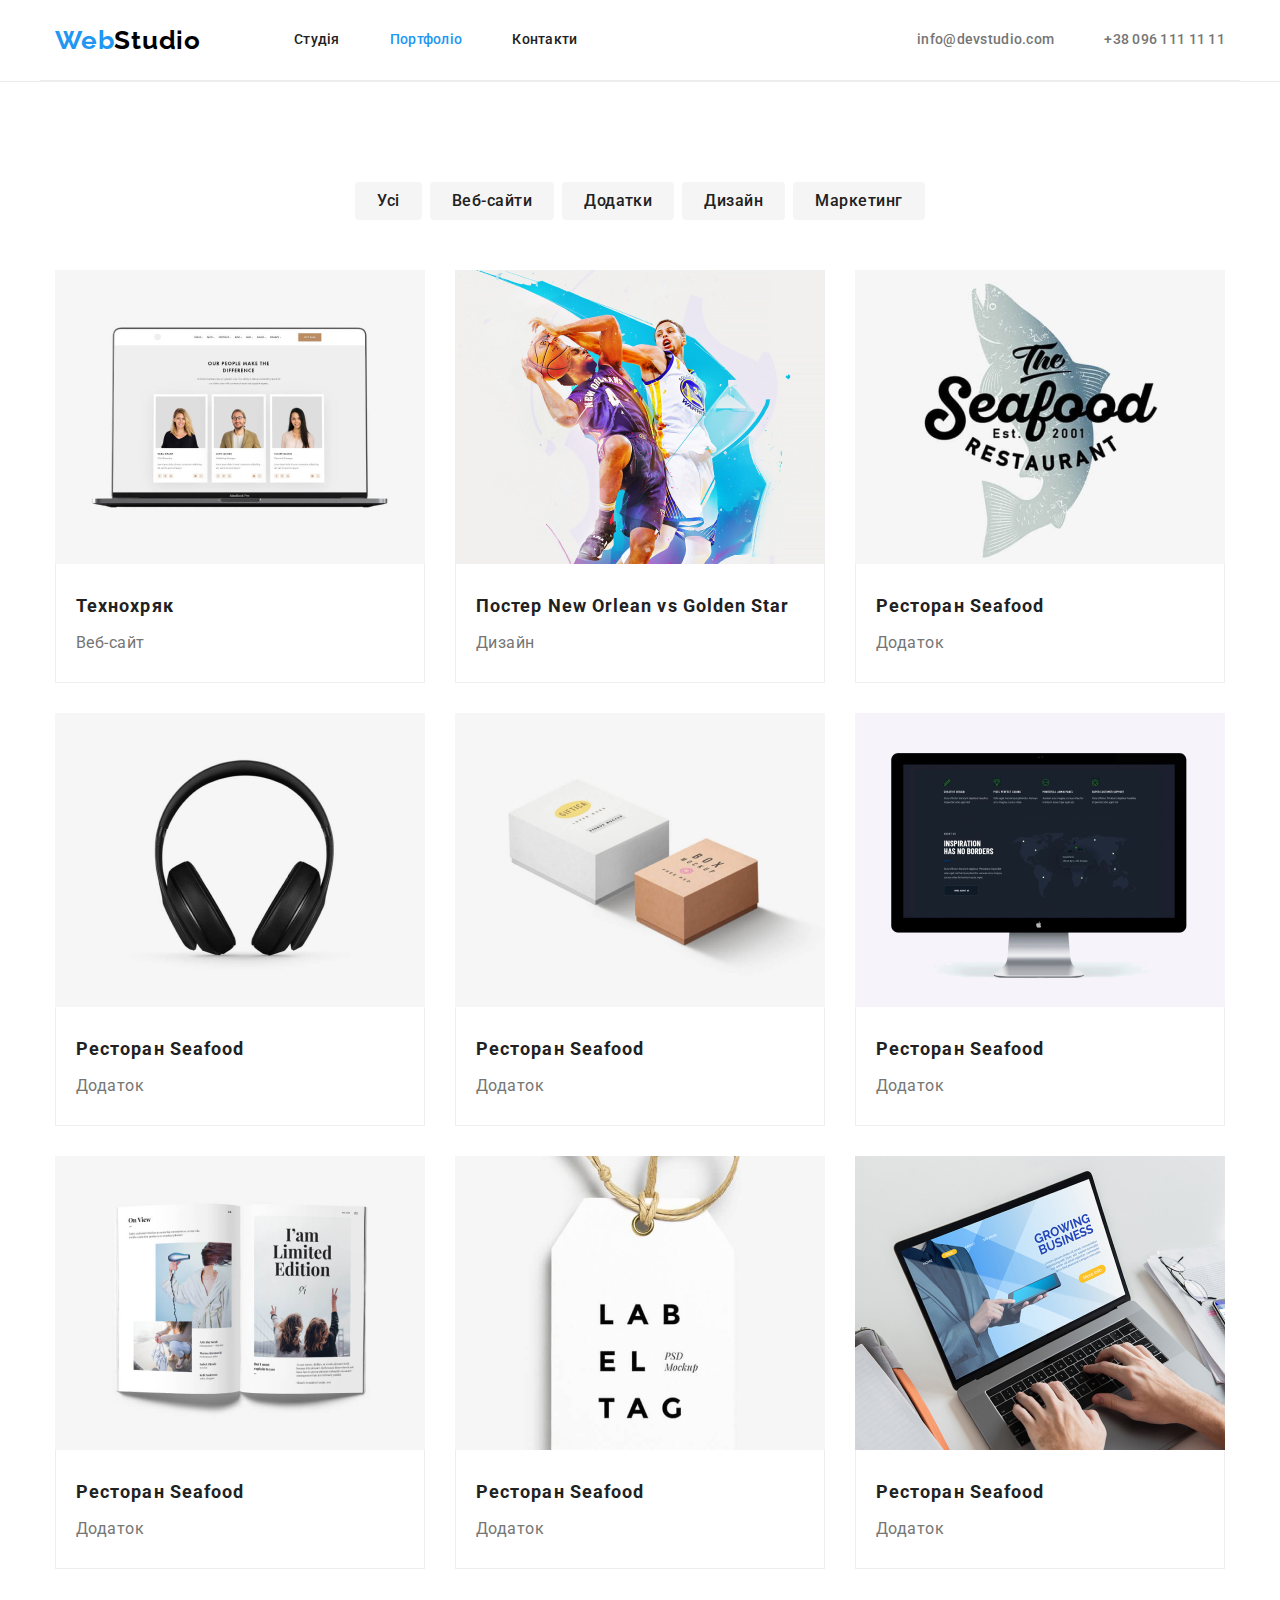
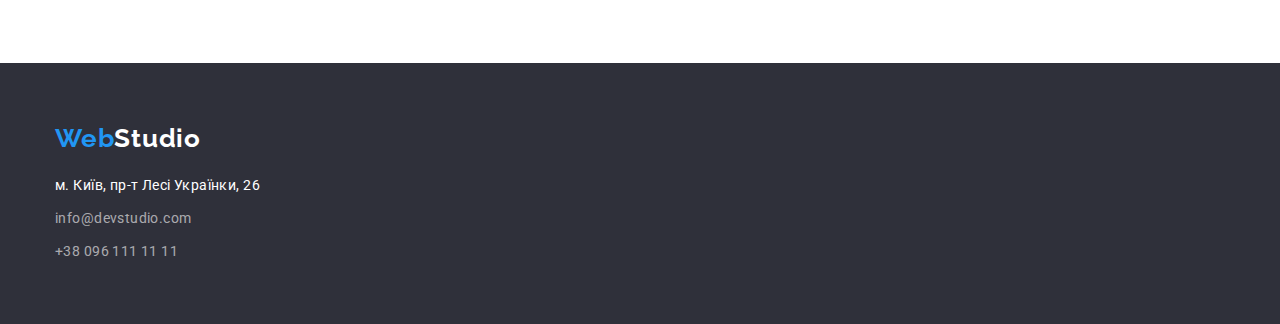
==== commit 8321ab41: "01/11" ====
--- a/portfolio.html
+++ b/portfolio.html
@@ -11,6 +11,10 @@
       href="https://fonts.googleapis.com/css2?family=Raleway:wght@700&family=Roboto:wght@400;500;700;900&display=swap"
       rel="stylesheet"
     />
+    <link
+      rel="stylesheet"
+      href="https://cdnjs.cloudflare.com/ajax/libs/modern-normalize/0.6.0/modern-normalize.min.css"
+    />
     <link rel="stylesheet" href="./css/styles.css" />
   </head>
   <body>
@@ -20,19 +24,19 @@
           <a href="/index.html" class="main-logo"
             >Web<span class="main-logo-span">Studio</span>
           </a>
-          <ul class="main-nav">
+          <ul class="main-nav list">
             <li class="item">
               <a href="./index.html" class="header-link">Студія</a>
             </li>
             <li class="item">
-              <a href="./portfolio.html" class="header-link-current">Портфоліо</a>
+              <a href="./portfolio.html" class="header-link current">Портфоліо</a>
             </li>
             <li class="item">
               <a href="" class="header-link">Контакти</a>
             </li>
           </ul>
         </nav>
-        <ul class="main-contacts">
+        <ul class="main-contacts list">
           <li class="item">
             <a href="mailto:info@devstudio.com" class="header-contacts">
               info@devstudio.com
@@ -50,7 +54,7 @@
       <section class="section portfolio">
        <div class="container">
          <h1 class="main-projects-title">Приклади робіт</h1>
-         <ul class="projects-nav">
+         <ul class="projects-nav list">
            <li class="item">
              <button type="button" class="button-portfolio">Усі</button>
            </li>
@@ -67,7 +71,7 @@
              <button type="button" class="button-portfolio">Маркетинг</button>
            </li>
          </ul>
-         <ul class="projects-example">
+         <ul class="projects-example list">
            <li class="item">
              <img
                src="./images/технохряк.jpg"
--- a/css/styles.css
+++ b/css/styles.css
@@ -19,13 +19,16 @@
 body {
     background-color: var(--main-background-color);
     font-family: 'Roboto', sans-serif;
-    /* margin: 0; */
 }
 
 /* Загальне скидання стилів для певних елементів */
 h1, h2, h3, h4, h5, h6, p, ul {
     margin: 0px 0px 0px 0px;
     padding: 0px 0px 0px 0px;
+}
+
+.list {
+    list-style: none;
 }
 
 .container {
@@ -36,7 +39,7 @@
 }
 
 
-/* Розмічаємо хедер сторінки */
+/* РОЗМІЧАЄМО ХЕДЕР СТОРІНКИ */
 .container.header {
     display: flex;
 }
@@ -47,8 +50,6 @@
     display: flex;
     align-items: center;
 }
-
-
 /* Головний логотип */
 .main-logo {
     color: var(--accent-color);
@@ -71,7 +72,6 @@
 }
 .main-nav .item {
     margin-right: 50px;
-    list-style: none;
 }
 .main-nav .item:last-child {
     margin-right: 0;
@@ -91,20 +91,10 @@
     text-decoration: none;
 }
 
-.header-link-current {
-    /* ОФОРМЛЕННЯ БОКСУ */
-    display: block;
-    padding-top: 32px;
-    padding-bottom: 32px;
-
-    /* СТИЛІЗАЦІЯ */
+.current {
     color: var(--accent-color);
-    font-size: 14px;
-    font-weight: 500;
-    line-height: 1.14;
-    text-decoration: none;
-
-}
+}
+
 .header-link:hover,
 .header-link:focus,
 .header-contacts:hover,
@@ -141,10 +131,10 @@
 }
 
 /* Тіло сайту */
-.main-nav, .main-contacts, .strengths, .our-works, .participants, .footer-nav, .projects-nav, .projects-example
+/* .main-nav, .main-contacts, .strengths, .our-works, .participants, .footer-nav, .projects-nav, .projects-example
 {
     list-style-type: none;
-}
+} */
 
 .hero {
     background-color: var(--accent-background-color);
@@ -223,7 +213,6 @@
 
 /* РОЗМІЧАЄМО СИЛЬНІ СТОРОНИ */
 .what-we-do, .team-main-title {
-    margin-top: 0;
     margin-bottom: 50px;
 
     /* Стилізація */
@@ -247,11 +236,10 @@
     margin-left: 0px;
 }
 .main-strengths-title {
-    visibility: hidden;
+    display: none;
 }
 .strengths-title {
     /* оформлення бокс контейнер */
-    margin-top: 0px;
     margin-bottom: 10px;
 
     /* стилізація */
@@ -279,9 +267,7 @@
     padding-bottom: 94px;
     background-color: var(--main-background-color);
 }
-.container.what-we-do {
-    padding-top: 0px;
-}
+
 .our-works {
     display: flex;
 }
@@ -299,14 +285,11 @@
 /* Наша команда */
 .section.our-team {
     background-color: var(--our-team-main-color);
-}
-.container.our-team {
-    padding: 94px 0px 94px 0px;
+    padding: 94px 0px;
 }
 .main-title {
     /* оформлення бокс контейнер */
     display: block;
-    margin-top: 0;
     margin-bottom: 50px;
 
     /* Стилізація */
@@ -318,8 +301,6 @@
 }
 .participants {
     display: flex;
-    margin: 0px;
-    padding-left: 0px;
 }
 .members-team {
     background-color: var(--main-background-color);
@@ -336,7 +317,6 @@
 }
 .team-title {
     /* оформлення бокс контейнер */
-    margin-top: 0;
     margin-bottom: 10px;
 
     /* стилізація */
@@ -367,7 +347,6 @@
     padding-bottom: 94px;
 }
 .main-projects-title {
-    /* visibility: hidden; */
     display: none;
 }
 .projects-nav {
@@ -389,7 +368,10 @@
     gap: 30px;
 }
 .caption-projects-example {
-    margin-left: 24px;
+    padding: 24px 20px;
+    border-left: 1px solid var(--portfolio-border-color);
+    border-right: 1px solid var(--portfolio-border-color);
+    border-bottom: 1px solid var(--portfolio-border-color);
 }
 /* .projects-example .item {
     margin-right: 30px;
@@ -397,9 +379,9 @@
 .projects-example .list:nth-child(3n+3) {
     margin-right: 0px;
 }
-.projects-example .item {
+/* .projects-example .item {
     border: 1px solid var(--portfolio-border-color);
-}
+} */
 .projects-title {
     color: var(--title-text-color);
     font-weight: 700;
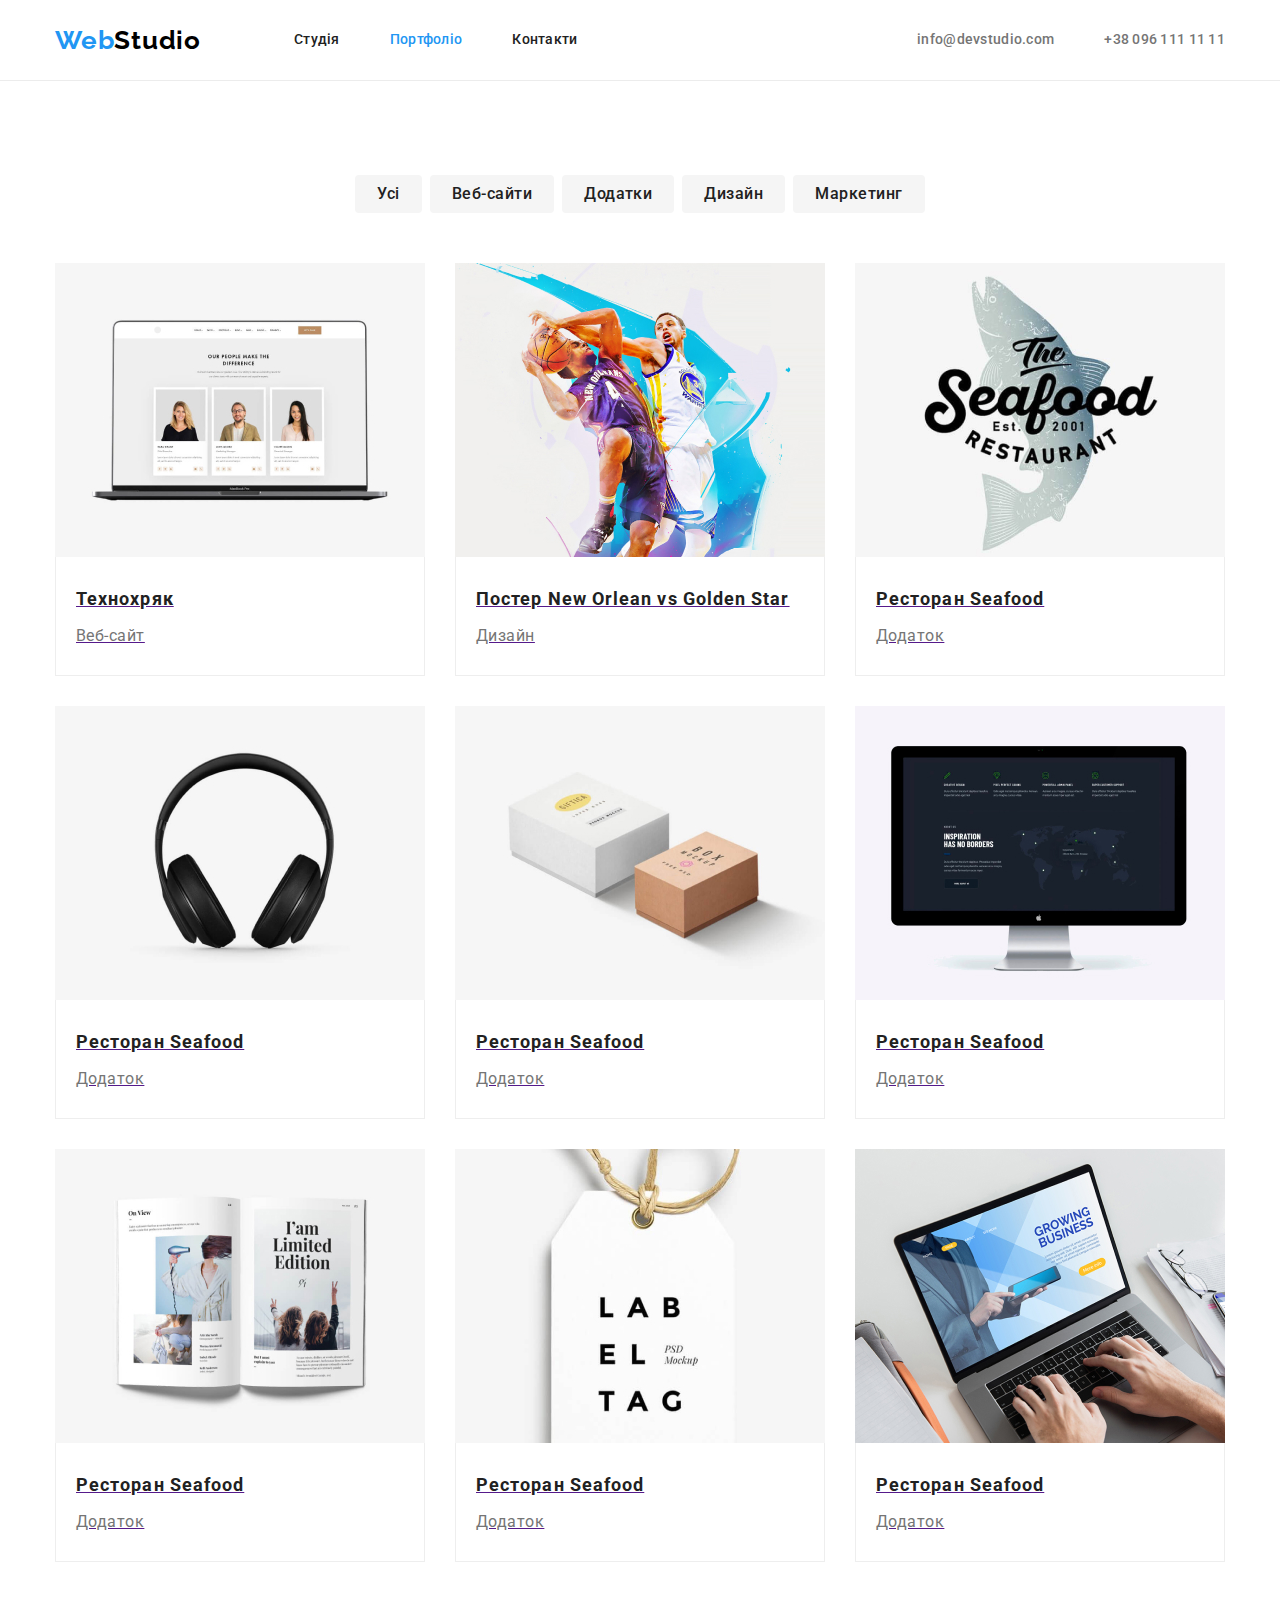
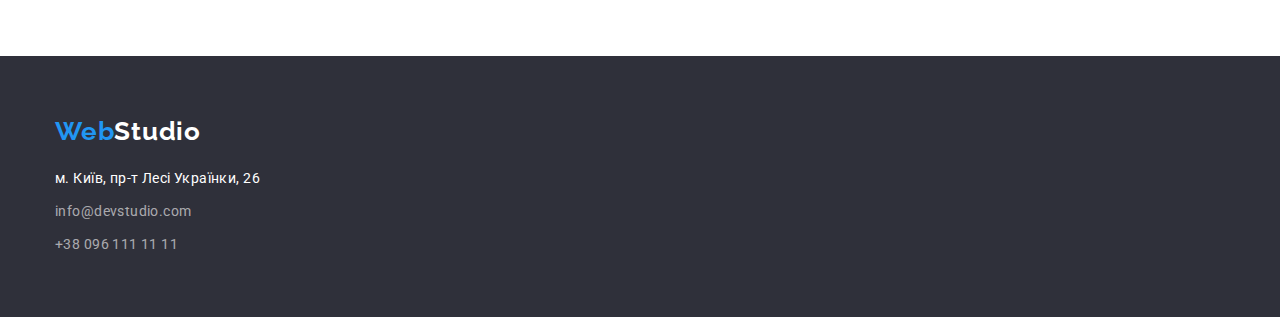
==== commit 4494572c: "Допрацювала останні зауваження ментора" ====
--- a/portfolio.html
+++ b/portfolio.html
@@ -19,7 +19,7 @@
   </head>
   <body>
    <header class="header">
-      <div class="container header">
+      <div class="container head">
         <nav class="main-navigation">
           <a href="/index.html" class="main-logo"
             >Web<span class="main-logo-span">Studio</span>
@@ -73,115 +73,130 @@
          </ul>
          <ul class="projects-example list">
            <li class="item">
-             <img
-               src="./images/технохряк.jpg"
-               alt="Технохряк"
-               width="370"
-               height="294"
-             />
-             <div class="caption-projects-example">
-               <h2 class="projects-title">Технохряк</h2>
-               <p class="projects-text">Веб-сайт</p>
-             </div>
-             
-           </li>
-           <li class="item">
-             <img
-               src="./images/golden_star.jpg"
-               alt="Постер New Orlean vs Golden Star"
-               width="370"
-               height="294"
-             />
-             <div class="caption-projects-example">
-               <h2 class="projects-title">Постер New Orlean vs Golden Star</h2>
-               <p class="projects-text">Дизайн</p>
-             </div>
-             
-           </li>
-           <li class="item">
-             <img
-               src="./images/seafood.jpg"
-               alt="Ресторан Seafood"
-               width="370"
-               height="294"
-             />
-             <div class="caption-projects-example">
-               <h2 class="projects-title">Ресторан Seafood</h2>
-               <p class="projects-text">Додаток</p>
-             </div>
-
-           </li>
-           <li class="item">
-             <img
-               src="./images/prime.jpg"
-               alt="Проєкт Prime"
-               width="370"
-               height="294"
-             />
-             <div class="caption-projects-example">
-               <h2 class="projects-title">Ресторан Seafood</h2>
-               <p class="projects-text">Додаток</p>
-             </div>
-           </li>
-           <li class="item">
-             <img
-               src="./images/boxes.jpg"
-               alt="Проєкт Boxes"
-               width="370"
-               height="294"
-             />
-             <div class="caption-projects-example">
-               <h2 class="projects-title">Ресторан Seafood</h2>
-               <p class="projects-text">Додаток</p>
-             </div>
-           </li>
-           <li class="item">
-             <img
-               src="./images/inspiration_has_no_borders.jpg"
-               alt="Inspiration has no Borders"
-               width="370"
-               height="294"
-             />
-             <div class="caption-projects-example">
-               <h2 class="projects-title">Ресторан Seafood</h2>
-               <p class="projects-text">Додаток</p>
-             </div>
-           </li>
-           <li class="item">
-             <img
-               src="./images/limited_edition.jpg"
-               alt="Видання Limited Edition"
-               width="370"
-               height="294"
-             />
-             <div class="caption-projects-example">
-               <h2 class="projects-title">Ресторан Seafood</h2>
-               <p class="projects-text">Додаток</p>
-             </div>
-           </li>
-           <li class="item">
-             <img
-               src="./images/label_tag.jpg"
-               alt="Проєкт LAB"
-               width="370"
-               height="294"
-             />
-             <div class="caption-projects-example">
-               <h2 class="projects-title">Ресторан Seafood</h2>
-               <p class="projects-text">Додаток</p>
-             </div>
-           </li>
-           <li class="item">
-             <img
-               src="./images/growing_businnes.jpg"
-               alt="Growing Business"
-               width="370"
-               height="294"
-             />
-             <div class="caption-projects-example">
-               <h2 class="projects-title">Ресторан Seafood</h2>
-               <p class="projects-text">Додаток</p>
-             </div>
+             <a href="">
+                <img
+                 src="./images/технохряк.jpg"
+                 alt="Технохряк"
+                 width="370"
+                 height="294"
+                />
+                <div class="caption-projects-example">
+                   <h2 class="projects-title">Технохряк</h2>
+                   <p class="projects-text">Веб-сайт</p>
+                </div>
+             </a>
+           </li>
+           <li class="item">
+             <a href="">
+               <img
+                 src="./images/golden_star.jpg"
+                 alt="Постер New Orlean vs Golden Star"
+                 width="370"
+                 height="294"
+               />
+               <div class="caption-projects-example">
+                 <h2 class="projects-title">Постер New Orlean vs Golden Star</h2>
+                 <p class="projects-text">Дизайн</p>
+               </div>
+             </a>
+           </li>
+           <li class="item">
+             <a href="">
+               <img
+                 src="./images/seafood.jpg"
+                 alt="Ресторан Seafood"
+                 width="370"
+                 height="294"
+                />
+               <div class="caption-projects-example">
+                 <h2 class="projects-title">Ресторан Seafood</h2>
+                 <p class="projects-text">Додаток</p>
+               </div>
+             </a>
+           </li>
+           <li class="item">
+             <a href="">
+                <img
+                 src="./images/prime.jpg"
+                 alt="Проєкт Prime"
+                 width="370"
+                 height="294"
+               />
+               <div class="caption-projects-example">
+                 <h2 class="projects-title">Ресторан Seafood</h2>
+                 <p class="projects-text">Додаток</p>
+               </div>
+             </a>
+           </li>
+           <li class="item">
+             <a href="">
+                <img
+                 src="./images/boxes.jpg"
+                 alt="Проєкт Boxes"
+                 width="370"
+                 height="294"
+               />
+               <div class="caption-projects-example">
+                 <h2 class="projects-title">Ресторан Seafood</h2>
+                 <p class="projects-text">Додаток</p>
+               </div>
+             </a>
+           </li>
+           <li class="item">
+             <a href="">
+               <img
+                 src="./images/inspiration_has_no_borders.jpg"
+                 alt="Inspiration has no Borders"
+                 width="370"
+                 height="294"
+                />
+               <div class="caption-projects-example">
+                 <h2 class="projects-title">Ресторан Seafood</h2>
+                 <p class="projects-text">Додаток</p>
+               </div>
+             </a>
+           </li>
+           <li class="item">
+             <a href="">
+                <img
+                 src="./images/limited_edition.jpg"
+                 alt="Видання Limited Edition"
+                 width="370"
+                 height="294"
+               />
+               <div class="caption-projects-example">
+                 <h2 class="projects-title">Ресторан Seafood</h2>
+                 <p class="projects-text">Додаток</p>
+               </div>
+             </a>
+           </li>
+           <li class="item">
+             <a href="">
+               <img
+                 src="./images/label_tag.jpg"
+                 alt="Проєкт LAB"
+                 width="370"
+                 height="294"
+               />
+               <div class="caption-projects-example">
+                 <h2 class="projects-title">Ресторан Seafood</h2>
+                 <p class="projects-text">Додаток</p>
+               </div>
+             </a>
+           </li>
+           <li class="item">
+             <a href="">
+               <img
+                 src="./images/growing_businnes.jpg"
+                 alt="Growing Business"
+                 width="370"
+                 height="294"
+               />
+               <div class="caption-projects-example">
+                 <h2 class="projects-title">Ресторан Seafood</h2>
+                 <p class="projects-text">Додаток</p>
+               </div>
+             </a>
            </li>
          </ul>
         </div>
--- a/css/styles.css
+++ b/css/styles.css
@@ -40,7 +40,7 @@
 
 
 /* РОЗМІЧАЄМО ХЕДЕР СТОРІНКИ */
-.container.header {
+.container.head {
     display: flex;
 }
 .header {
@@ -205,10 +205,13 @@
     letter-spacing: 0.03em;
 }
 
-.button-portfolio:hover, .button-portfolio:active, .button-portfolio:focus,
 .button-main:hover, .button-main:active, .button-main:focus {
     background-color: var(--accent-color);
     color: var(--main-background-color);
+}
+.button-main:hover
+{
+    box-shadow: 0px 4px 4px rgba(0, 0, 0, 0.15);
 }
 
 /* РОЗМІЧАЄМО СИЛЬНІ СТОРОНИ */
@@ -343,7 +346,7 @@
 
 /* Розмічаємо Portfolio */
 .section.portfolio {
-    padding-top: 100px;
+    padding-top: 94px;
     padding-bottom: 94px;
 }
 .main-projects-title {
@@ -354,6 +357,17 @@
     justify-content: center;
     margin: 0px 0px 50px 0px;
     padding: 0px;
+}
+
+.button-portfolio:hover,
+.button-portfolio:active,
+.button-portfolio:focus {
+    color: var(--main-background-color);
+    background-color: var(--accent-color);
+}
+.button-portfolio:hover {
+    box-shadow: 0px 3px 1px rgba(0, 0, 0, 0.1), 0px 1px 2px rgba(0, 0, 0, 0.08), 0px 2px 2px rgba(0, 0, 0, 0.12);
+
 }
 .projects-nav .item {
     margin-right: 8px;
@@ -373,15 +387,11 @@
     border-right: 1px solid var(--portfolio-border-color);
     border-bottom: 1px solid var(--portfolio-border-color);
 }
-/* .projects-example .item {
-    margin-right: 30px;
-} */
+
 .projects-example .list:nth-child(3n+3) {
     margin-right: 0px;
 }
-/* .projects-example .item {
-    border: 1px solid var(--portfolio-border-color);
-} */
+
 .projects-title {
     color: var(--title-text-color);
     font-weight: 700;
